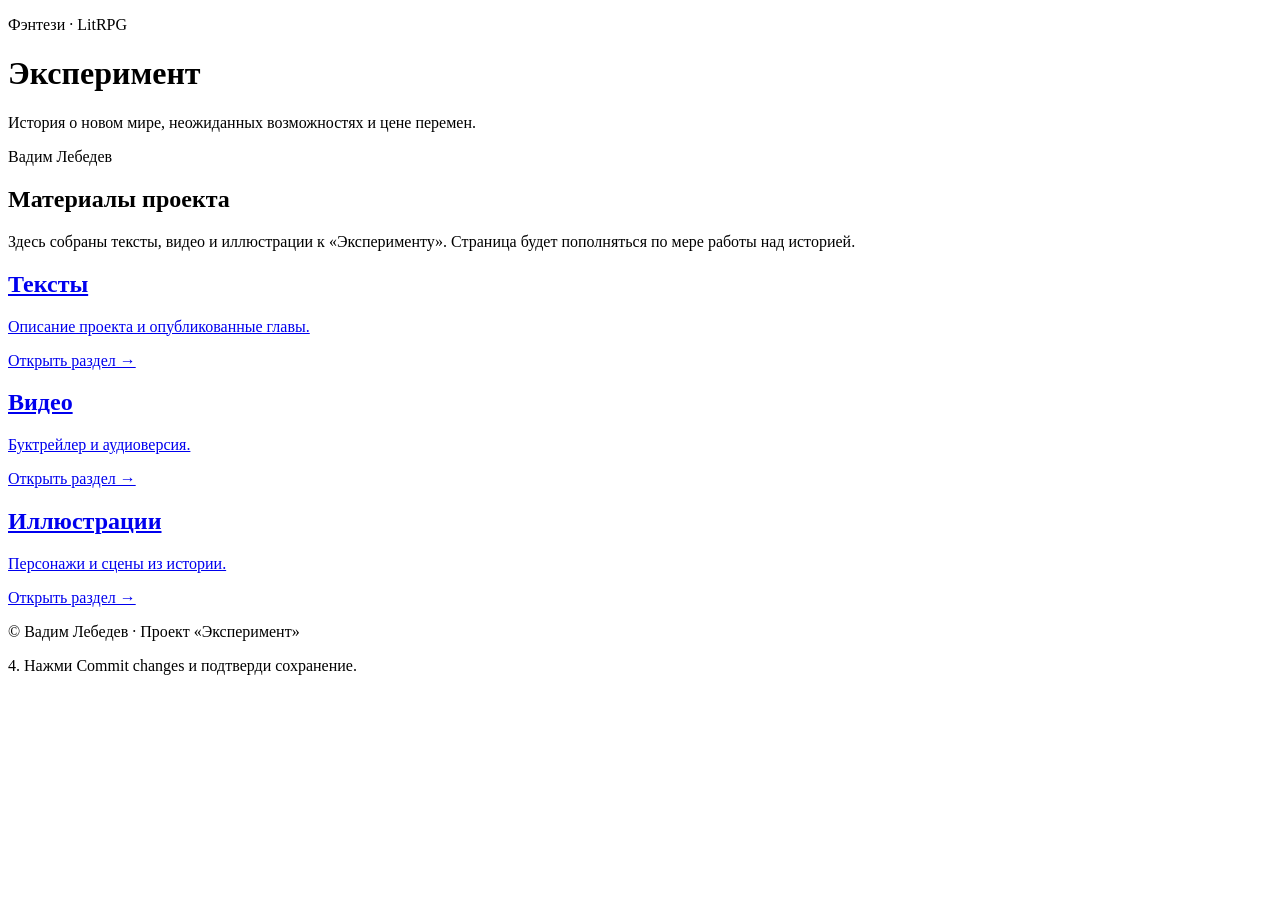
==== index.html @ ee877ef8 "Create index.html" ====
<!doctype html>
<html lang="ru">
<head>
  <meta charset="utf-8">
  <meta name="viewport" content="width=device-width, initial-scale=1">
  <title>Эксперимент — Вадим Лебедев</title>
  <link rel="stylesheet" href="style.css">
</head>
<body>
  <header class="hero">
    <p class="eyebrow">Фэнтези · LitRPG</p>
    <h1>Эксперимент</h1>
    <p class="subtitle">
      История о новом мире, неожиданных возможностях и цене перемен.
    </p>
    <p class="byline">Вадим Лебедев</p>
  </header>

  <main class="container">
    <section class="intro">
      <h2>Материалы проекта</h2>
      <p>
        Здесь собраны тексты, видео и иллюстрации к «Эксперименту».
        Страница будет пополняться по мере работы над историей.
      </p>
    </section>

    <nav class="section-grid" aria-label="Разделы сайта">
      <a class="section-card" href="texts.html">
        <h2>Тексты</h2>
        <p>Описание проекта и опубликованные главы.</p>
        <span>Открыть раздел →</span>
      </a>

      <a class="section-card" href="videos.html">
        <h2>Видео</h2>
        <p>Буктрейлер и аудиоверсия.</p>
        <span>Открыть раздел →</span>
      </a>

      <a class="section-card" href="images.html">
        <h2>Иллюстрации</h2>
        <p>Персонажи и сцены из истории.</p>
        <span>Открыть раздел →</span>
      </a>
    </nav>
  </main>

  <footer class="footer">
    <p>© Вадим Лебедев · Проект «Эксперимент»</p>
  </footer>
</body>
</html>



4. Нажми Commit changes и подтверди сохранение.
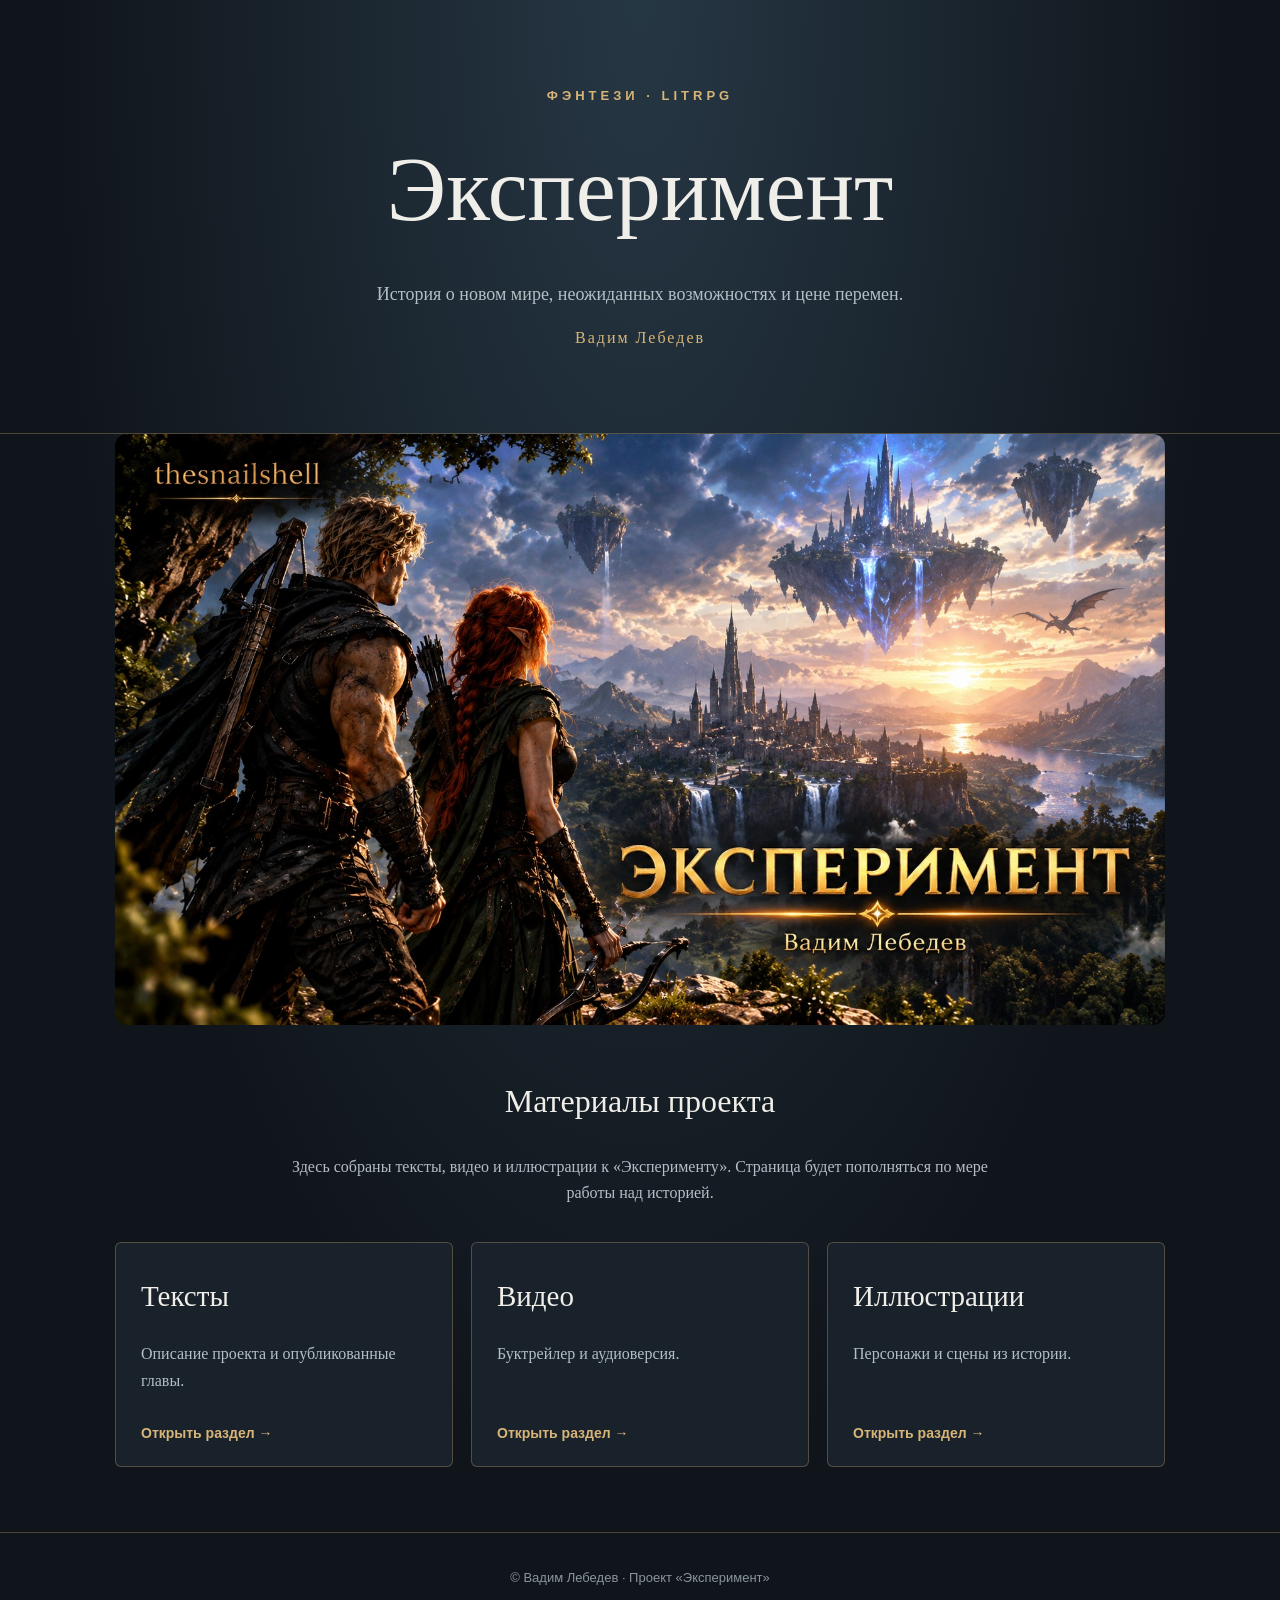
==== commit bf14bc13: "Update index.html" ====
--- a/index.html
+++ b/index.html
@@ -1,5 +1,3 @@
-<!doctype html>
-<html lang="ru">
 <head>
   <meta charset="utf-8">
   <meta name="viewport" content="width=device-width, initial-scale=1">
@@ -17,6 +15,14 @@
   </header>
 
   <main class="container">
+    <section class="cover">
+      <img
+        src="images/cover.jpg"
+        alt="Обложка романа «Эксперимент» Вадима Лебедева"
+        style="display:block; width:100%; height:auto; border-radius:12px;"
+      >
+    </section>
+
     <section class="intro">
       <h2>Материалы проекта</h2>
       <p>
@@ -51,7 +57,3 @@
   </footer>
 </body>
 </html>
-
-
-
-4. Нажми Commit changes и подтверди сохранение.
--- a/style.css
+++ b/style.css
@@ -0,0 +1,155 @@
+:root {
+  --bg: #10151b;
+  --panel: #19222b;
+  --text: #f0eee8;
+  --muted: #b4bec5;
+  --accent: #d7b477;
+  --line: rgba(215, 180, 119, .3);
+}
+
+* {
+  box-sizing: border-box;
+}
+
+body {
+  margin: 0;
+  background: radial-gradient(ellipse at top, #263744, var(--bg) 65%);
+  color: var(--text);
+  font-family: Georgia, "Times New Roman", serif;
+  line-height: 1.65;
+}
+
+.hero {
+  padding: 75px 20px 65px;
+  text-align: center;
+  border-bottom: 1px solid var(--line);
+}
+
+.eyebrow {
+  color: var(--accent);
+  font: bold 13px Arial, sans-serif;
+  letter-spacing: 4px;
+  text-transform: uppercase;
+}
+
+h1 {
+  margin: 10px 0;
+  font-size: clamp(48px, 9vw, 90px);
+  font-weight: normal;
+}
+
+.subtitle {
+  max-width: 620px;
+  margin: 15px auto;
+  color: var(--muted);
+  font-size: 18px;
+}
+
+.byline {
+  color: var(--accent);
+  letter-spacing: 2px;
+}
+
+.container {
+  width: min(1050px, calc(100% - 36px));
+  margin: 0 auto;
+}
+
+.intro {
+  max-width: 720px;
+  margin: 50px auto 35px;
+  text-align: center;
+}
+
+.intro h2 {
+  font-size: 32px;
+  font-weight: normal;
+}
+
+.intro p,
+.section-card p {
+  color: var(--muted);
+}
+
+.section-grid {
+  display: grid;
+  grid-template-columns: repeat(3, minmax(0, 1fr));
+  gap: 18px;
+  margin: 35px 0 65px;
+}
+
+.section-card {
+  display: flex;
+  flex-direction: column;
+  min-height: 220px;
+  padding: 25px;
+  color: var(--text);
+  text-decoration: none;
+  background: var(--panel);
+  border: 1px solid var(--line);
+  border-radius: 6px;
+  transition: background .2s, border-color .2s;
+}
+
+.section-card:hover {
+  background: #263744;
+  border-color: var(--accent);
+}
+
+.section-card h2 {
+  margin: 5px 0;
+  font-size: 29px;
+  font-weight: normal;
+}
+
+.section-card span {
+  margin-top: auto;
+  padding-top: 15px;
+  color: var(--accent);
+  font: bold 14px Arial, sans-serif;
+}
+
+.footer {
+  padding: 24px 15px;
+  border-top: 1px solid var(--line);
+  color: #89959e;
+  text-align: center;
+  font: 13px Arial, sans-serif;
+}
+
+.page-main {
+  max-width: 850px;
+  min-height: 50vh;
+  padding-top: 40px;
+  padding-bottom: 60px;
+}
+
+.page-main h2 {
+  font-size: 32px;
+  font-weight: normal;
+}
+
+.page-main p,
+.page-main li {
+  color: var(--muted);
+}
+
+.page-main a {
+  color: var(--accent);
+}
+
+.back-link {
+  display: inline-block;
+  margin: 25px 0;
+  text-decoration: none;
+}
+
+@media (max-width: 700px) {
+  .section-grid {
+    grid-template-columns: 1fr;
+  }
+
+  .hero {
+    padding-top: 50px;
+  }
+}
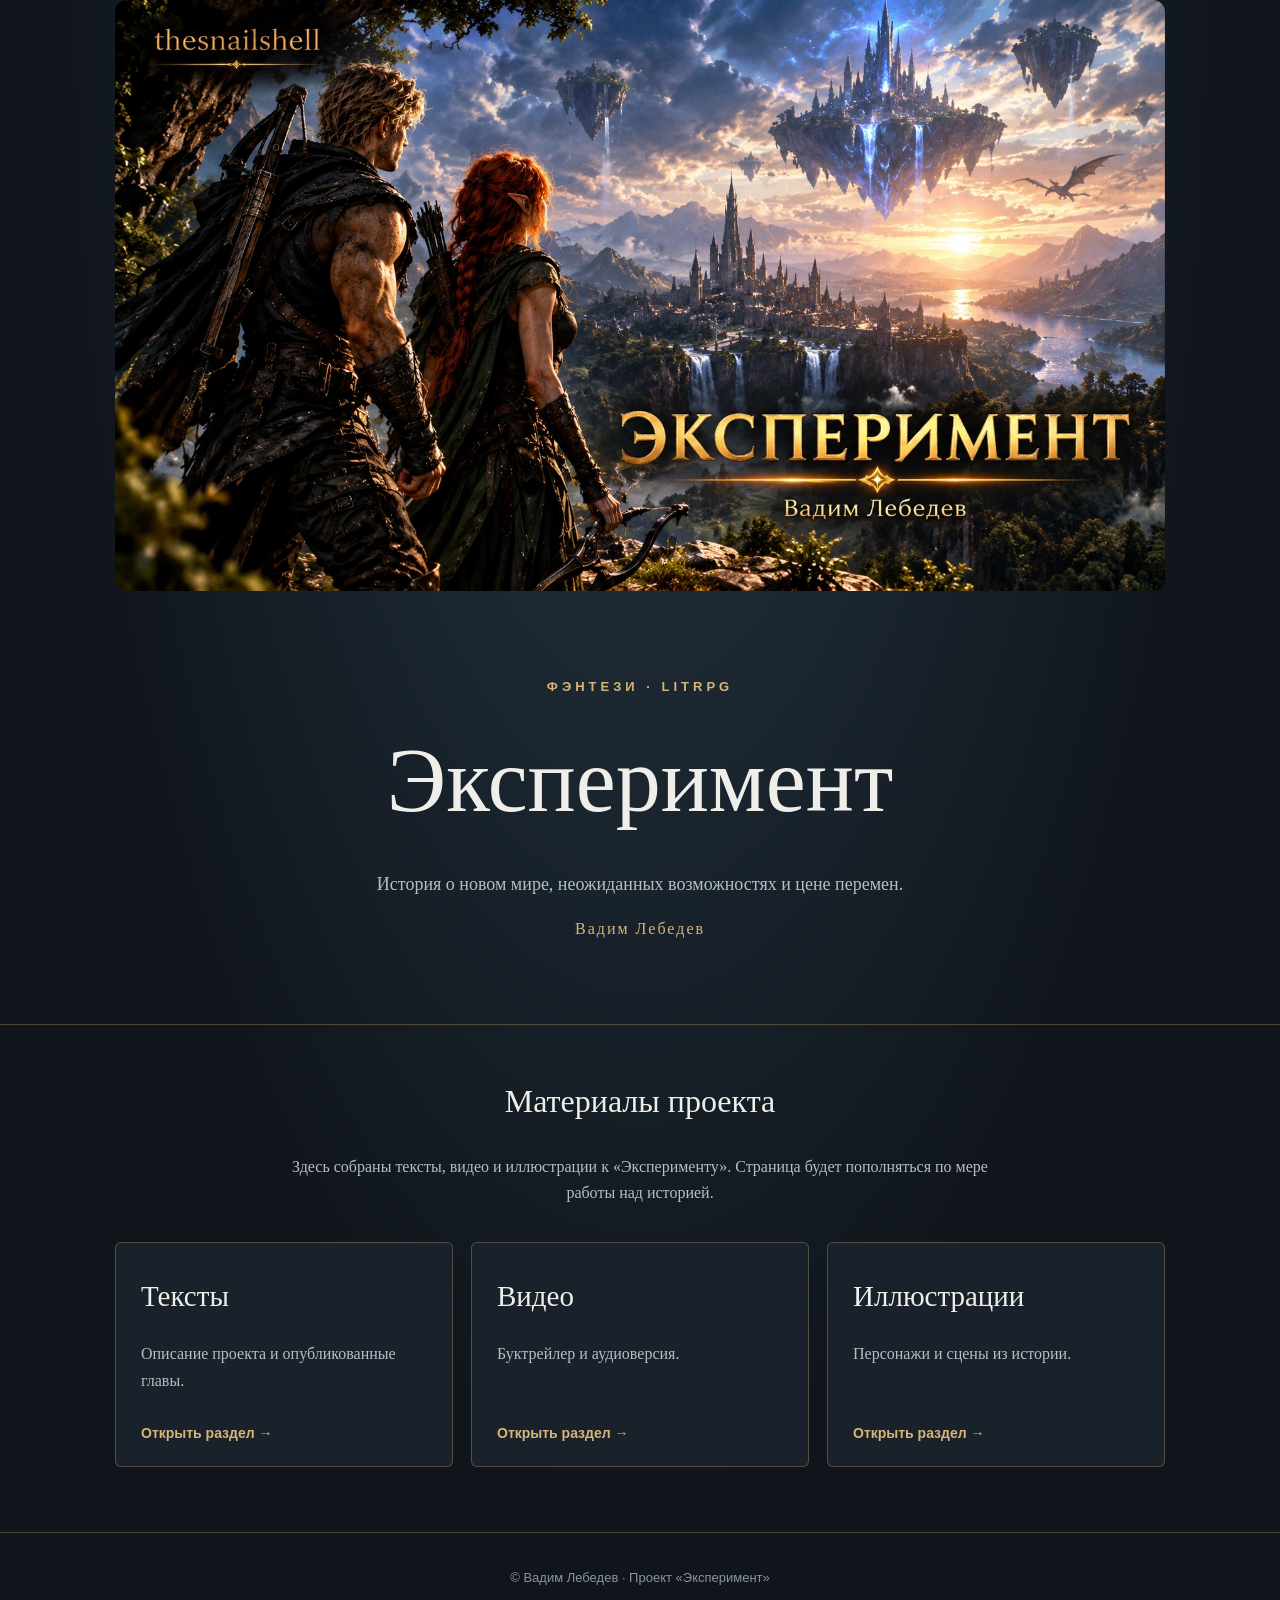
==== commit 7f63ac71: "Update index.html" ====
--- a/index.html
+++ b/index.html
@@ -5,6 +5,15 @@
   <link rel="stylesheet" href="style.css">
 </head>
 <body>
+  <div class="container">
+    <section class="cover">
+      <img
+        src="images/cover.jpg"
+        alt="Обложка романа «Эксперимент» Вадима Лебедева"
+        style="display:block; width:100%; height:auto; border-radius:12px;"
+      >
+    </section>
+  </div>
   <header class="hero">
     <p class="eyebrow">Фэнтези · LitRPG</p>
     <h1>Эксперимент</h1>
@@ -15,14 +24,7 @@
   </header>
 
   <main class="container">
-    <section class="cover">
-      <img
-        src="images/cover.jpg"
-        alt="Обложка романа «Эксперимент» Вадима Лебедева"
-        style="display:block; width:100%; height:auto; border-radius:12px;"
-      >
-    </section>
-
+    
     <section class="intro">
       <h2>Материалы проекта</h2>
       <p>
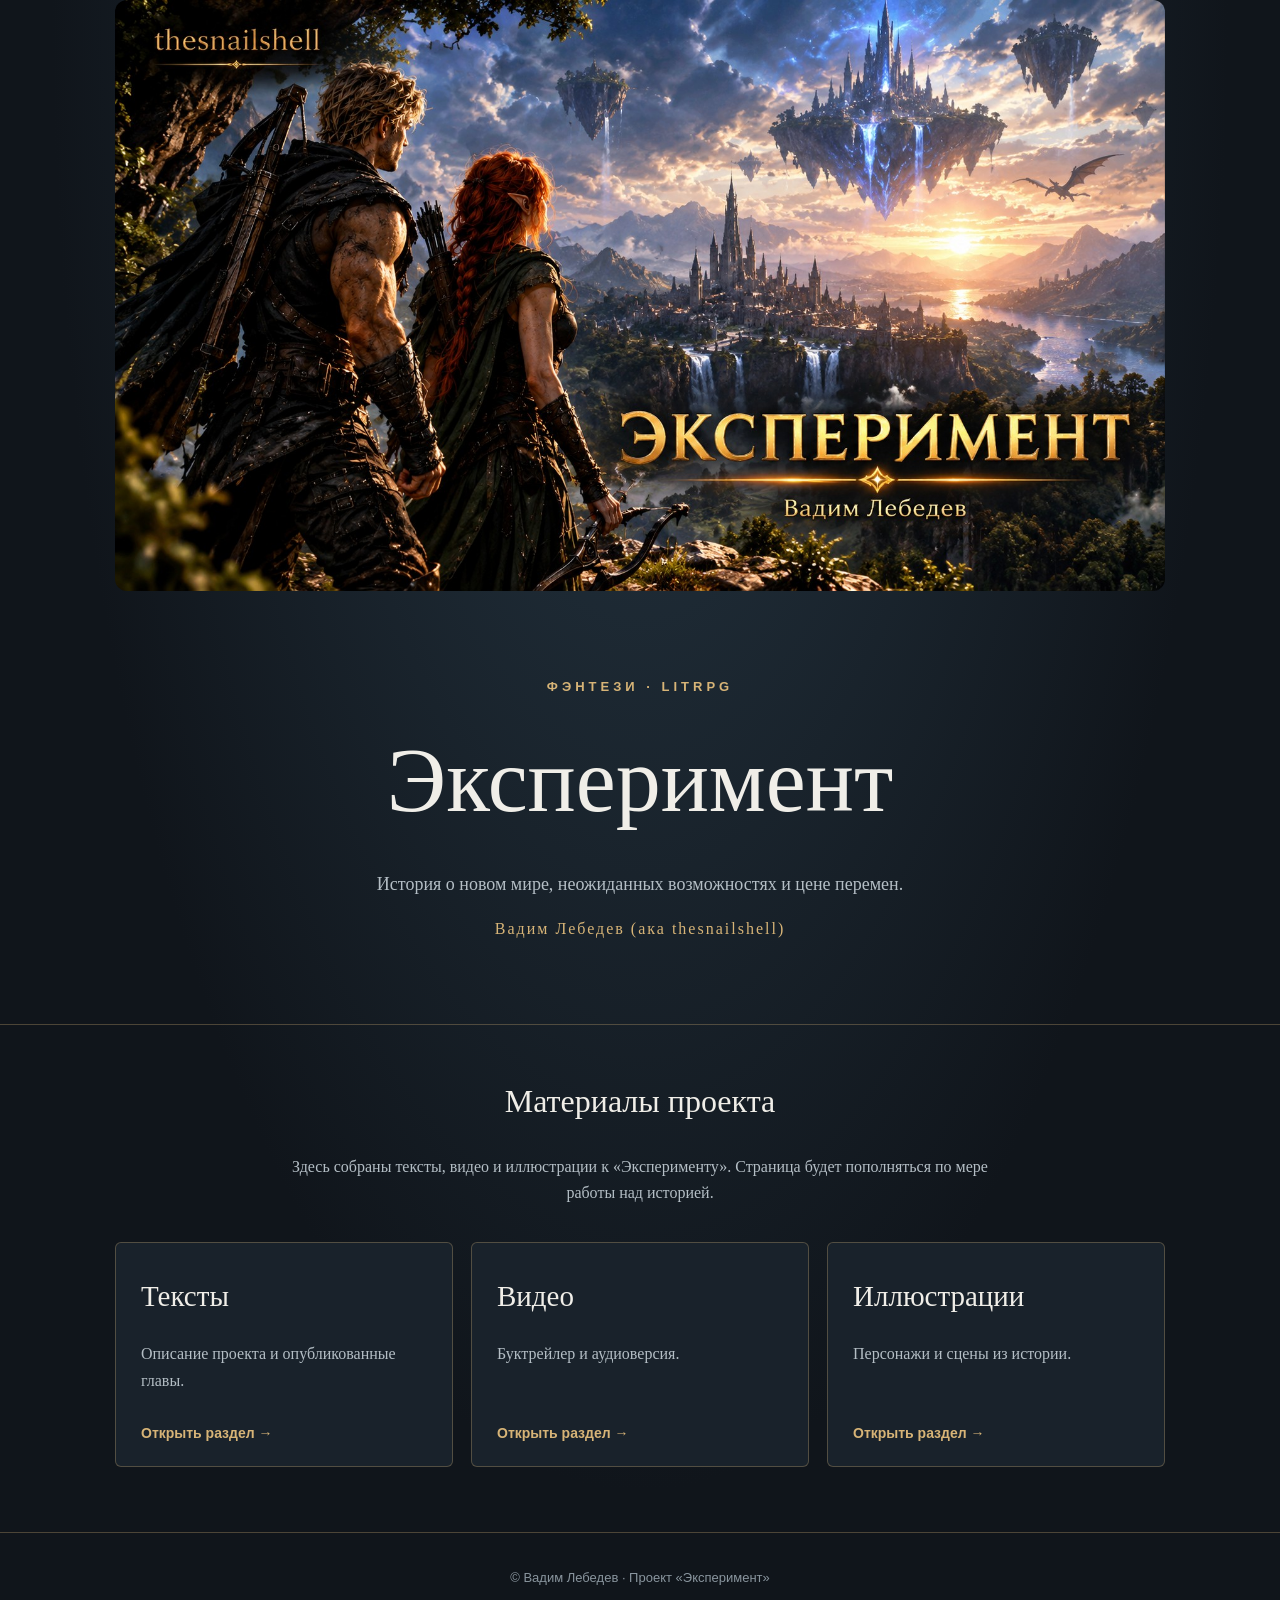
==== commit fd59fdbb: "Update index.html" ====
--- a/index.html
+++ b/index.html
@@ -20,7 +20,7 @@
     <p class="subtitle">
       История о новом мире, неожиданных возможностях и цене перемен.
     </p>
-    <p class="byline">Вадим Лебедев</p>
+    <p class="byline">Вадим Лебедев (ака thesnailshell) </p>
   </header>
 
   <main class="container">
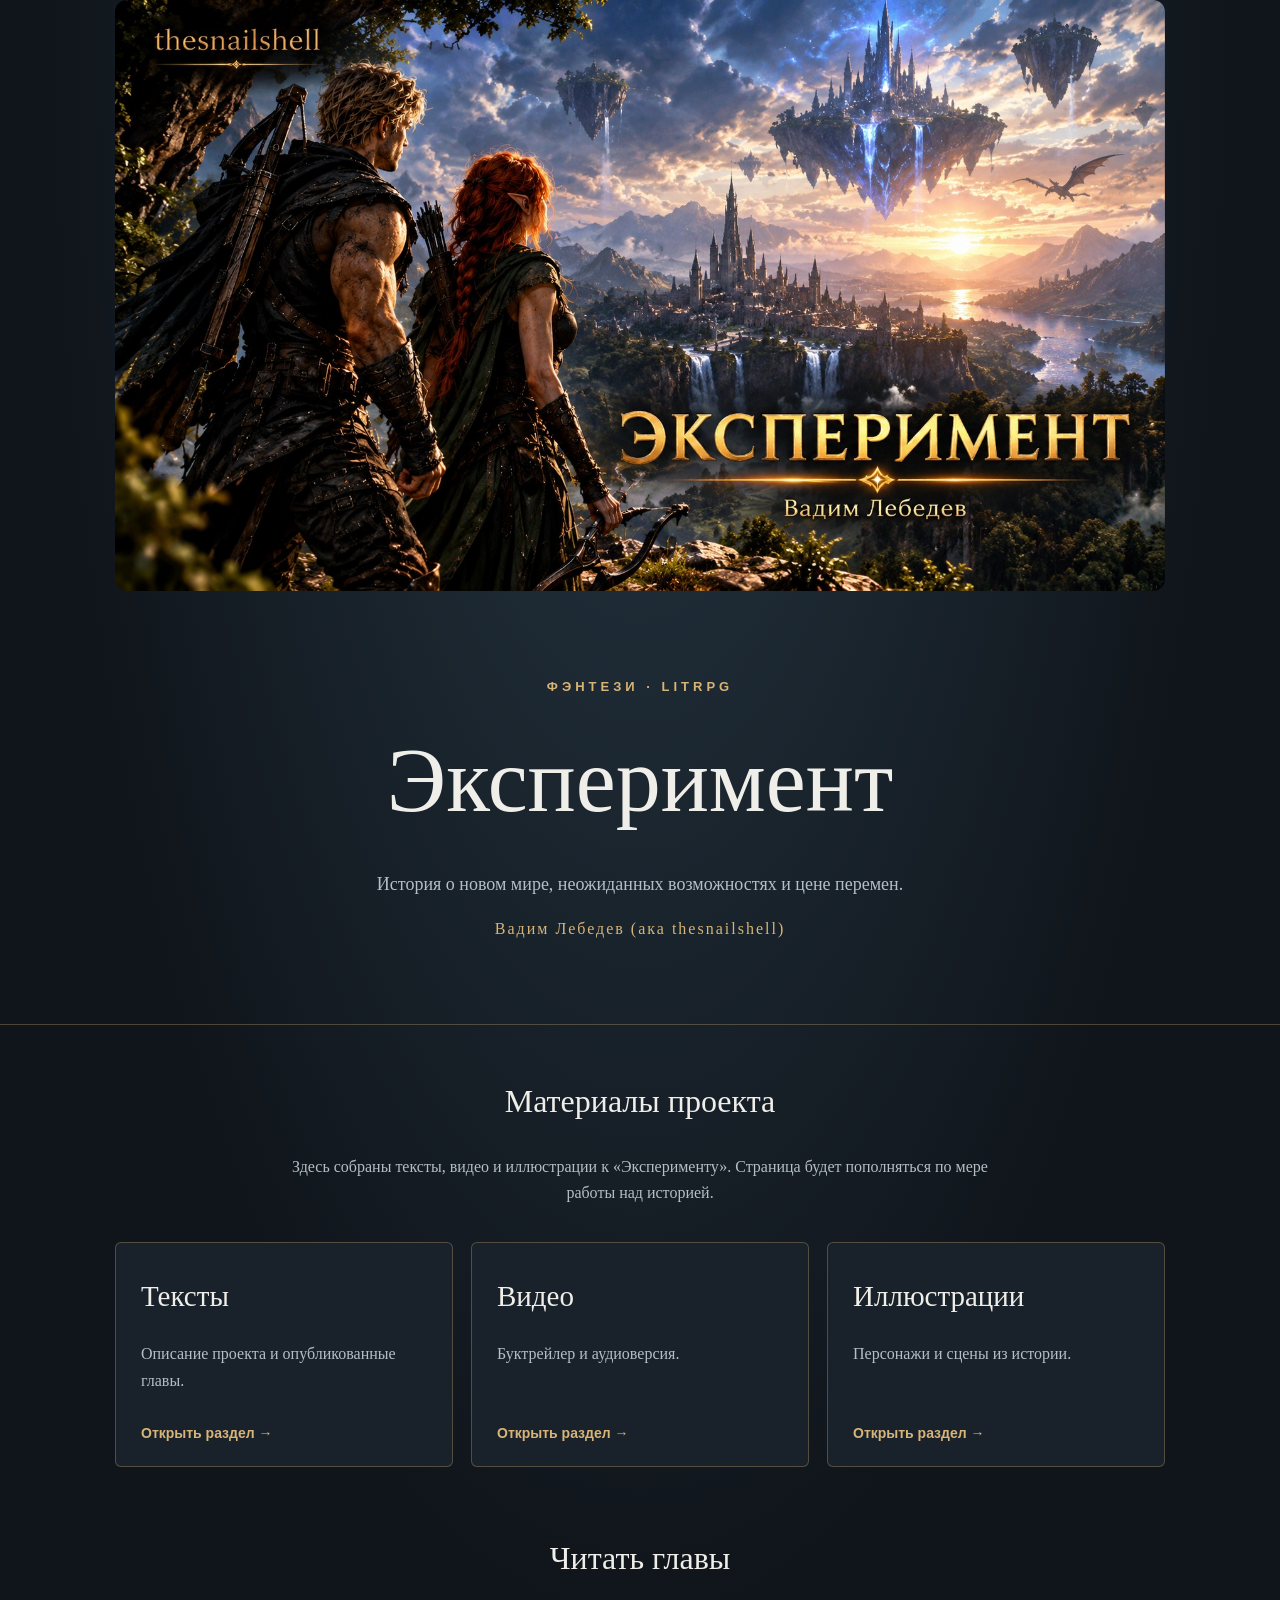
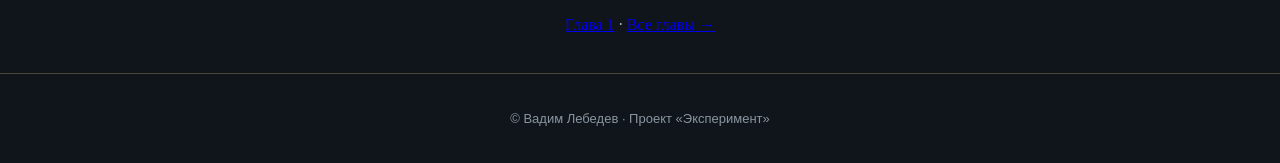
==== commit 484196d2: "Update index.html" ====
--- a/index.html
+++ b/index.html
@@ -52,8 +52,18 @@
         <span>Открыть раздел →</span>
       </a>
     </nav>
+    <section class="intro">
+      <h2>Читать главы</h2>
+      <p>
+        <a href="chapter-01.html">Глава 1</a>
+        ·
+        <a href="chapters.html">Все главы →</a>
+      </p>
+    </section>
+  
   </main>
-
+  
+  
   <footer class="footer">
     <p>© Вадим Лебедев · Проект «Эксперимент»</p>
   </footer>
--- a/style.css
+++ b/style.css
@@ -153,3 +153,29 @@
     padding-top: 50px;
   }
 }
+/* Сетка галереи: две колонки на компьютере */
+.gallery-grid {
+  display: grid;
+  grid-template-columns: repeat(2, minmax(0, 1fr));
+  gap: 1.25rem;
+}
+
+/* Карточки галереи */
+.gallery-grid .section-card {
+  margin: 0;
+}
+
+/* Изображения сохраняют пропорции */
+.gallery-grid img {
+  display: block;
+  width: 100%;
+  height: auto;
+  border-radius: 8px;
+}
+
+/* На смартфонах — одна колонка */
+@media (max-width: 700px) {
+  .gallery-grid {
+    grid-template-columns: 1fr;
+  }
+}
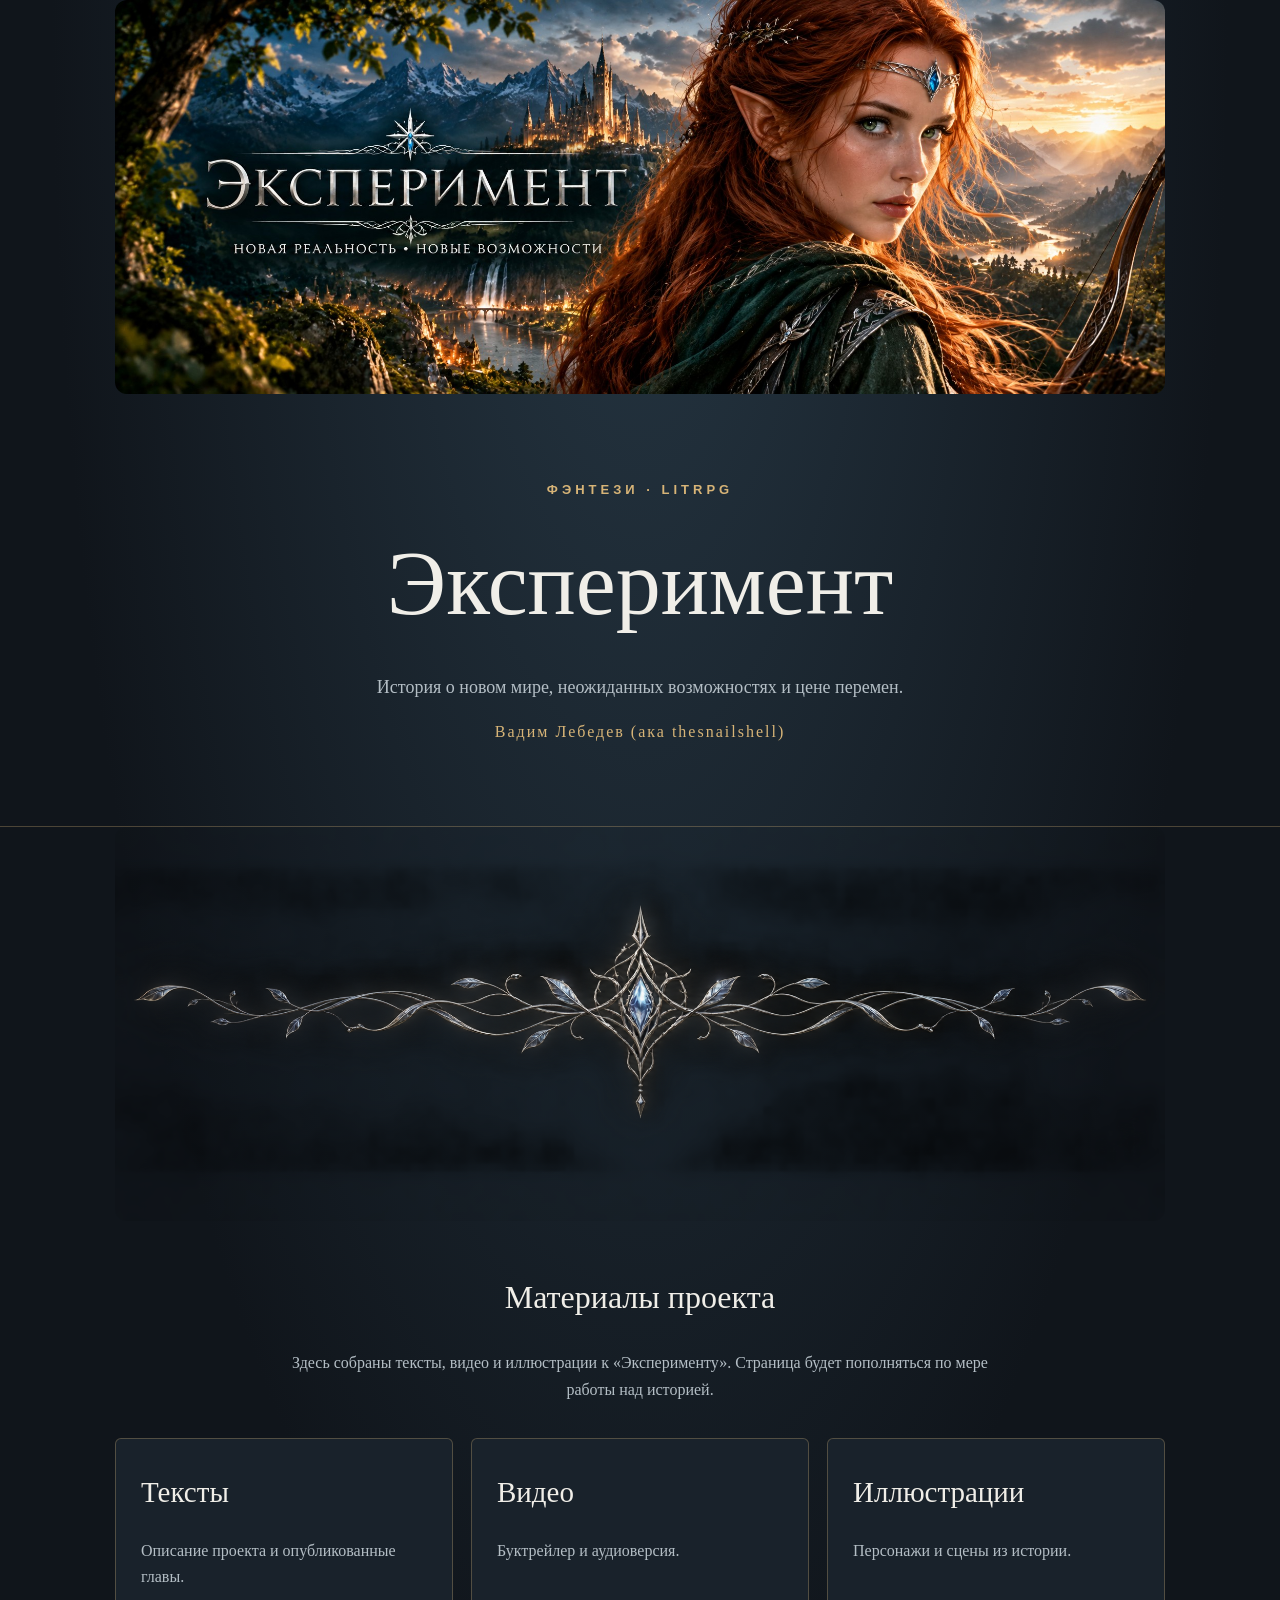
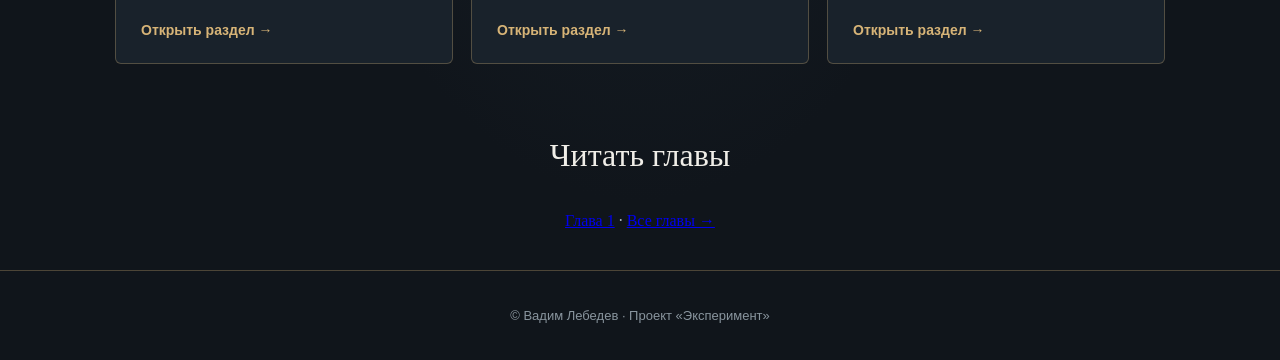
==== commit d8c9da2e: "Update index.html" ====
--- a/index.html
+++ b/index.html
@@ -22,7 +22,16 @@
     </p>
     <p class="byline">Вадим Лебедев (ака thesnailshell) </p>
   </header>
-
+  <div class="container">
+    <section class="cover">
+      <img
+        src="images/ornament.png"
+        alt="Орнамент"
+        style="display:block; width:100%; height:auto; border-radius:12px;"
+      >
+    </section>
+  </div>
+  
   <main class="container">
     
     <section class="intro">
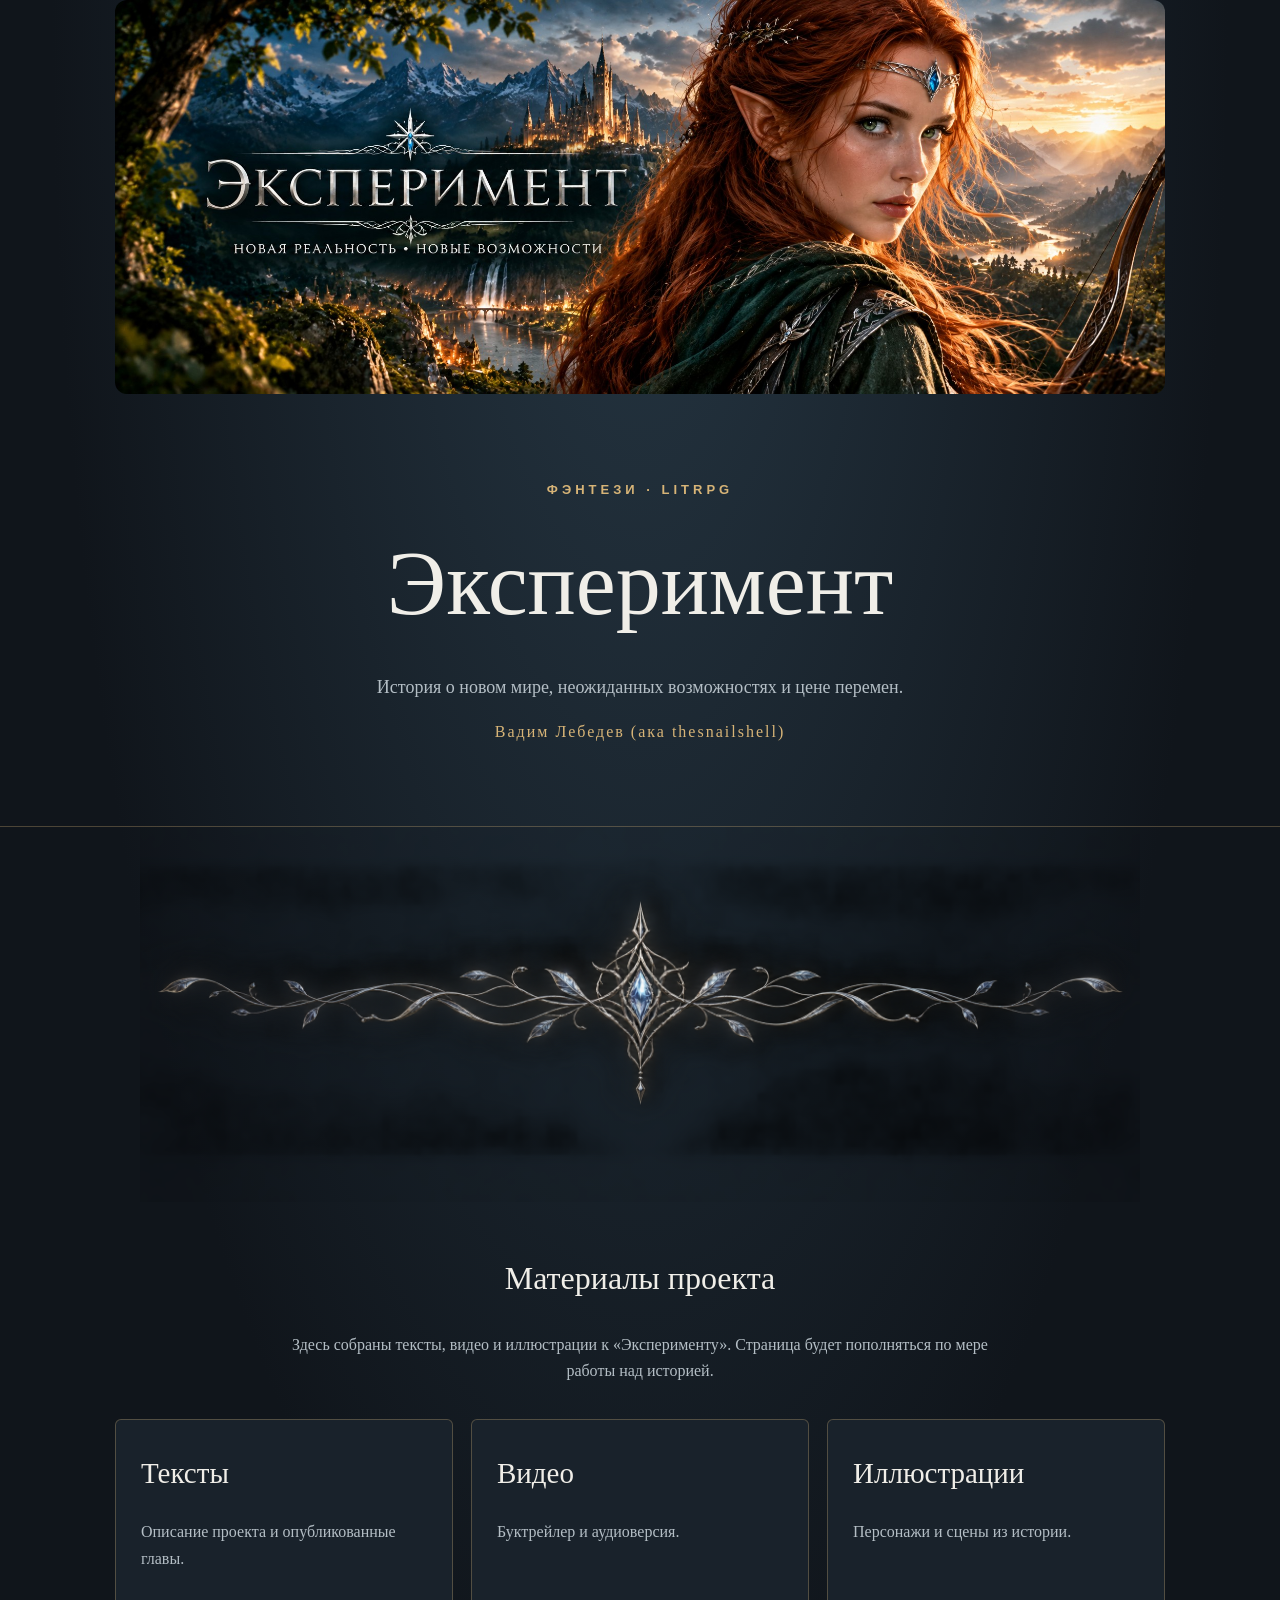
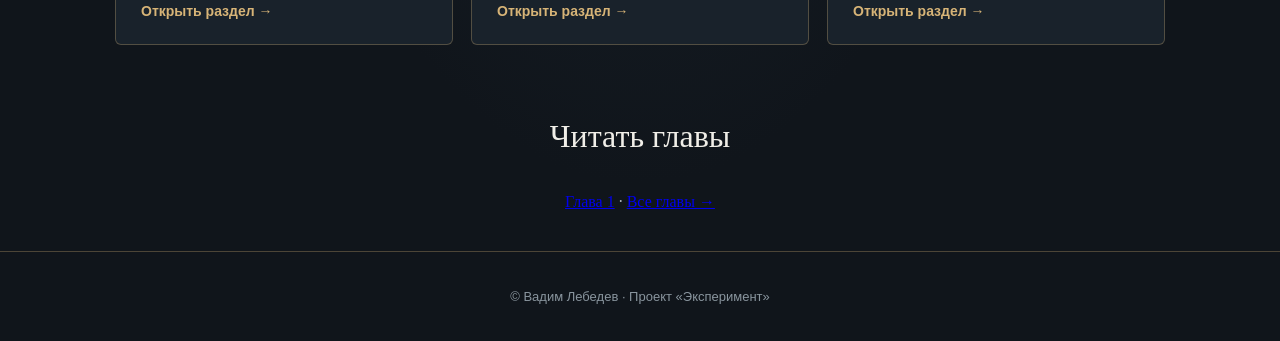
==== commit e48cde85: "Update index.html" ====
--- a/index.html
+++ b/index.html
@@ -22,15 +22,16 @@
     </p>
     <p class="byline">Вадим Лебедев (ака thesnailshell) </p>
   </header>
-  <div class="container">
-    <section class="cover">
-      <img
-        src="images/ornament.png"
-        alt="Орнамент"
-        style="display:block; width:100%; height:auto; border-radius:12px;"
-      >
-    </section>
-  </div>
+
+ <div class="container">
+  <section class="cover">
+    <img
+      src="images/ornament.png"
+      alt="Эльфийский орнамент"
+      style="display:block; width:100%; max-width:1000px; height:auto; margin:0 auto;"
+    >
+  </section>
+</div>
   
   <main class="container">
     
